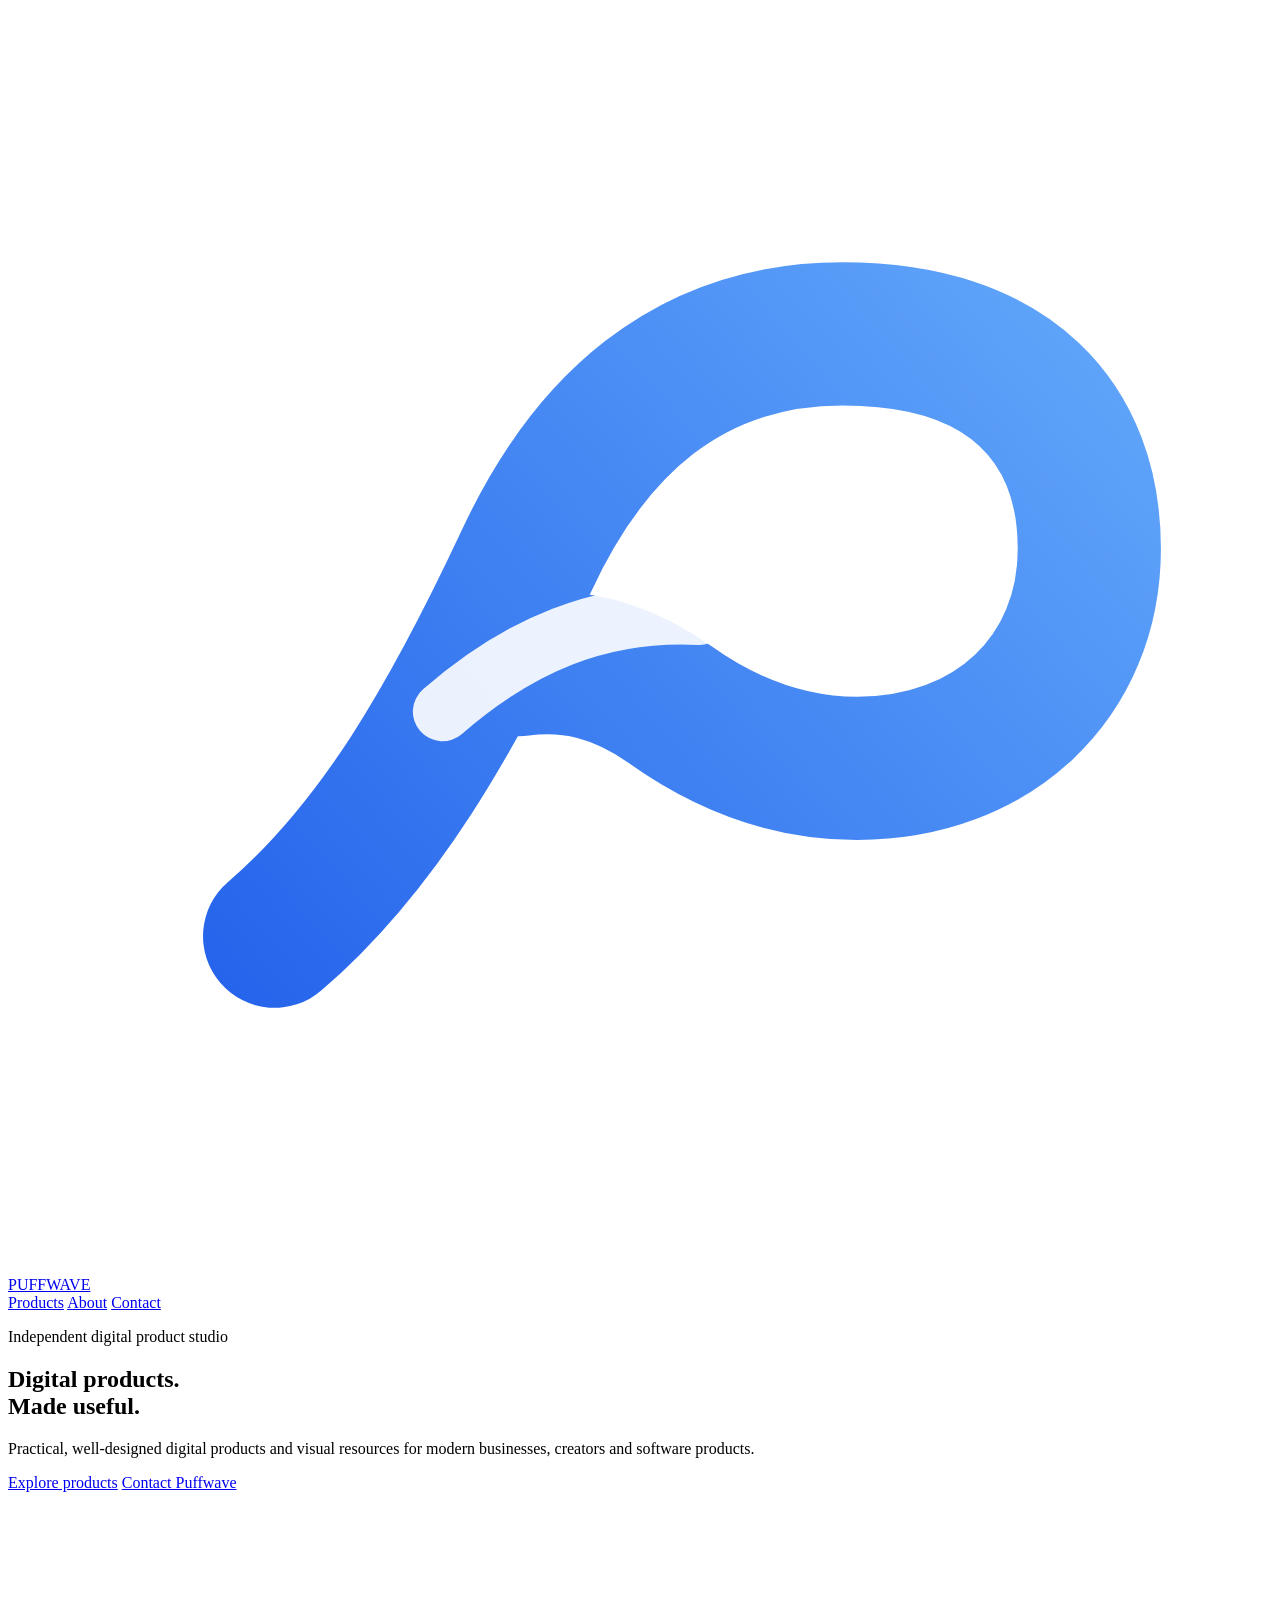
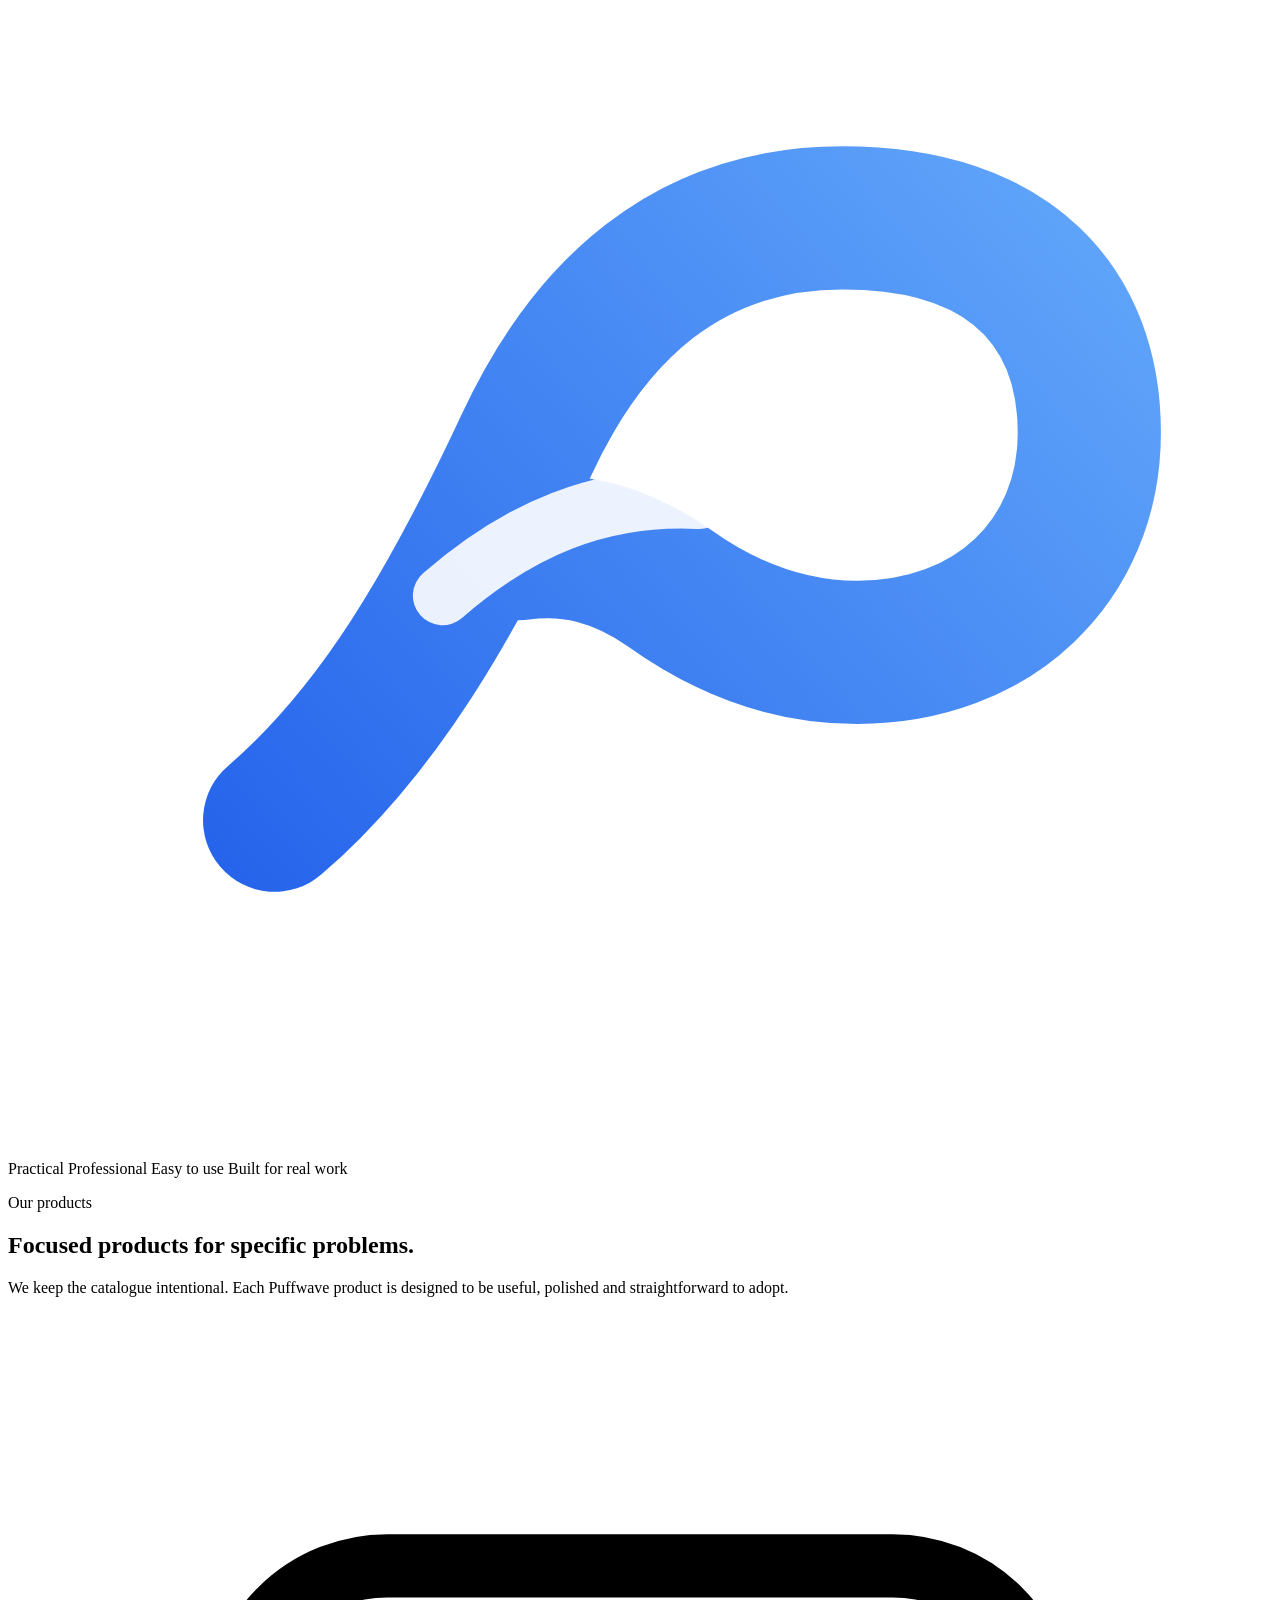
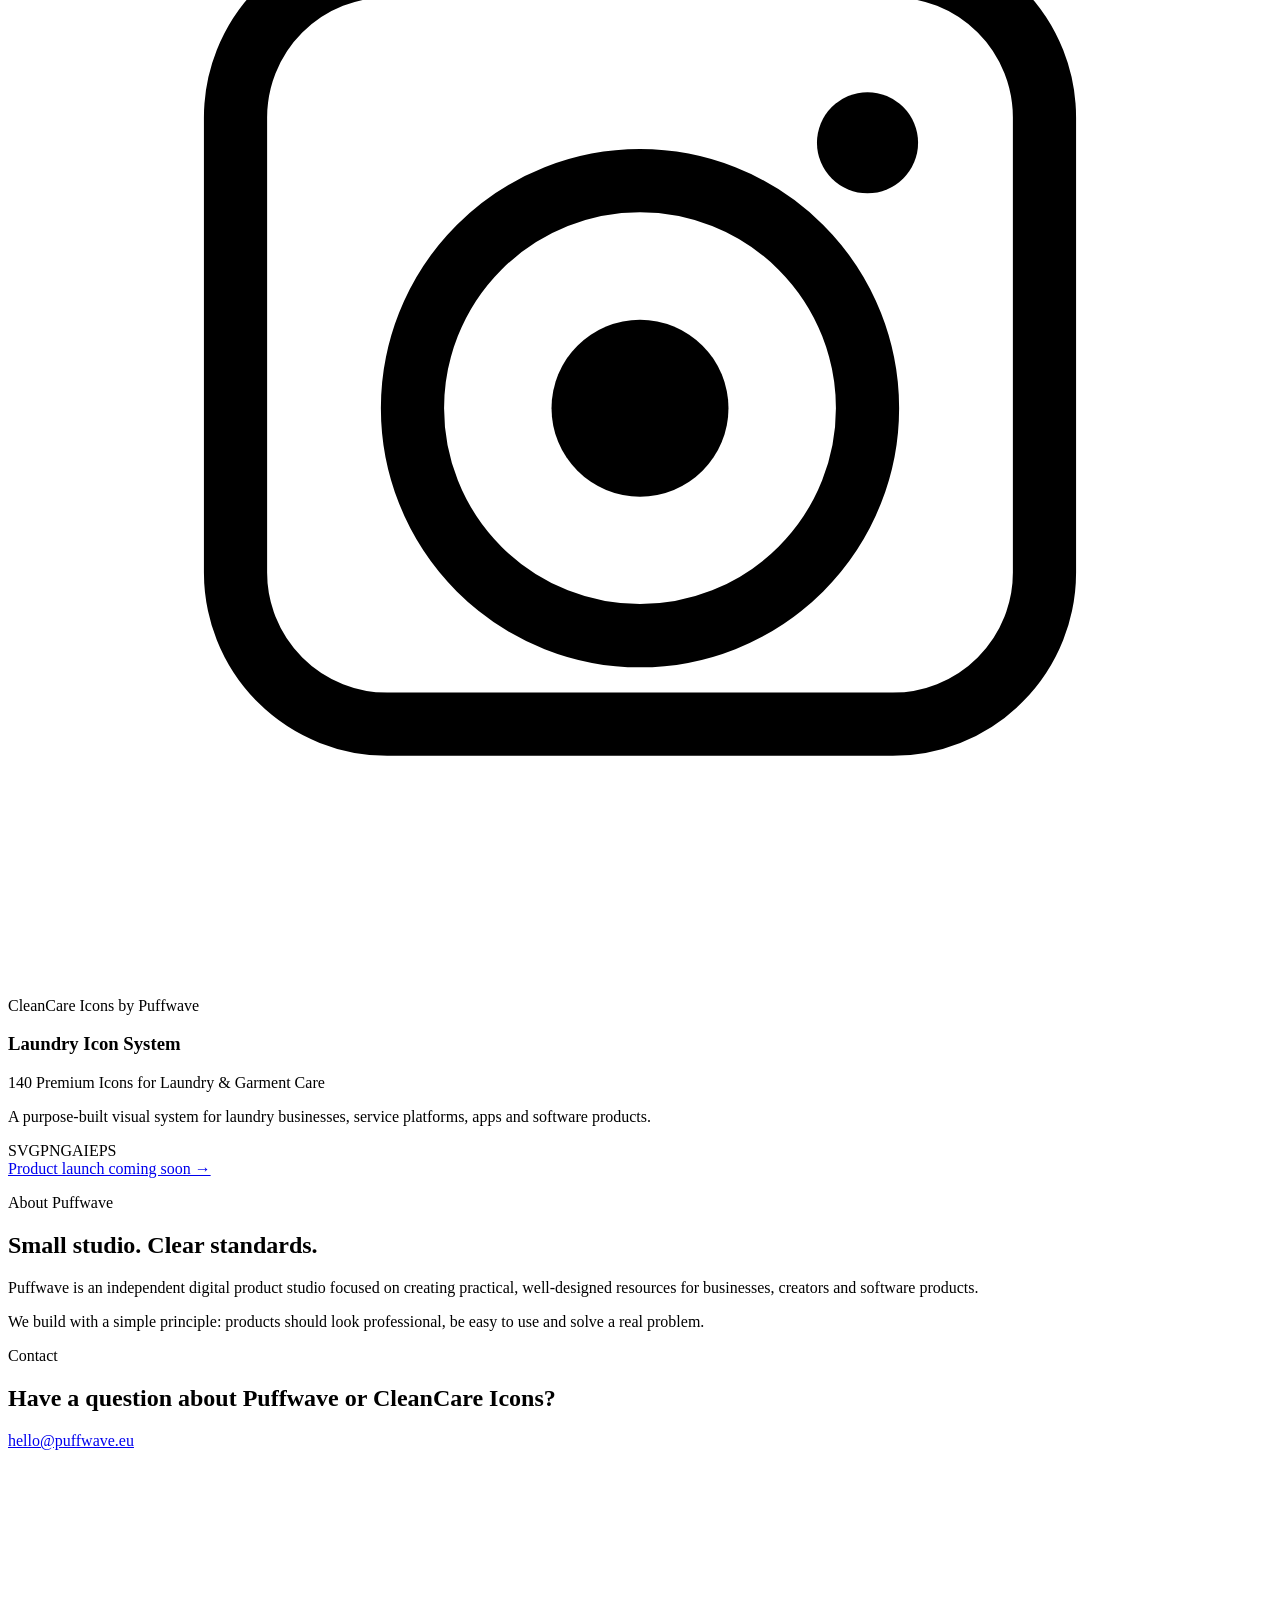
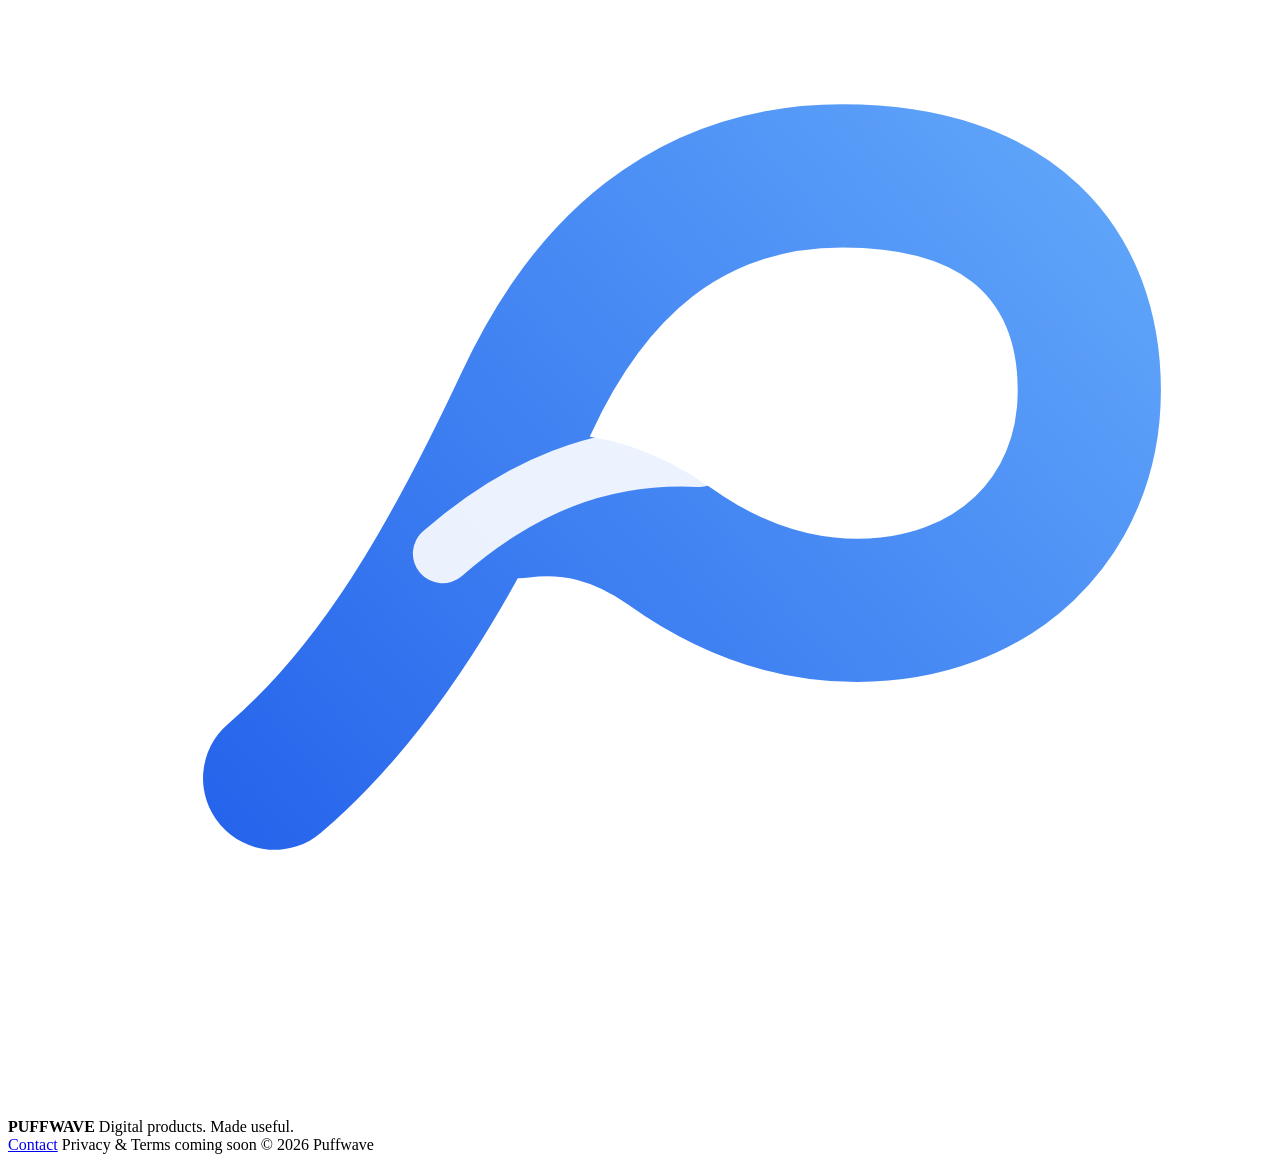
==== index.html @ b29cd3fe "feat: add initial Puffwave homepage" ====
<!doctype html>
<html lang="en">
<head>
  <meta charset="utf-8" />
  <meta name="viewport" content="width=device-width, initial-scale=1" />
  <meta name="description" content="Puffwave creates practical, well-designed digital products and visual resources for modern businesses and software." />
  <title>Puffwave — Digital products. Made useful.</title>
  <link rel="icon" href="assets/puffwave-symbol.svg" type="image/svg+xml" />
  <link rel="stylesheet" href="styles.css" />
</head>
<body>
  <header class="site-header">
    <a class="brand" href="#top" aria-label="Puffwave home">
      <img src="assets/puffwave-symbol.svg" alt="" />
      <span>PUFFWAVE</span>
    </a>
    <nav aria-label="Primary navigation">
      <a href="#products">Products</a>
      <a href="#about">About</a>
      <a href="#contact">Contact</a>
    </nav>
  </header>

  <main id="top">
    <section class="hero">
      <div class="hero-copy">
        <p class="eyebrow">Independent digital product studio</p>
        <h1>Digital products.<br><span>Made useful.</span></h1>
        <p class="hero-text">Practical, well-designed digital products and visual resources for modern businesses, creators and software products.</p>
        <div class="hero-actions">
          <a class="button primary" href="#products">Explore products</a>
          <a class="button secondary" href="mailto:hello@puffwave.eu">Contact Puffwave</a>
        </div>
      </div>
      <div class="hero-mark" aria-hidden="true">
        <div class="orb orb-one"></div>
        <div class="orb orb-two"></div>
        <div class="mark-card">
          <img src="assets/puffwave-symbol.svg" alt="" />
        </div>
      </div>
    </section>

    <section class="trust-strip" aria-label="Puffwave principles">
      <span>Practical</span>
      <span>Professional</span>
      <span>Easy to use</span>
      <span>Built for real work</span>
    </section>

    <section class="section" id="products">
      <div class="section-heading">
        <p class="eyebrow">Our products</p>
        <h2>Focused products for specific problems.</h2>
        <p>We keep the catalogue intentional. Each Puffwave product is designed to be useful, polished and straightforward to adopt.</p>
      </div>

      <article class="product-card">
        <div class="product-icon" aria-hidden="true">
          <svg viewBox="0 0 100 100" role="img">
            <rect x="18" y="20" width="64" height="60" rx="12" fill="none" stroke="currentColor" stroke-width="5"/>
            <circle cx="50" cy="55" r="18" fill="none" stroke="currentColor" stroke-width="5"/>
            <circle cx="50" cy="55" r="7" fill="currentColor"/>
            <circle cx="68" cy="34" r="4" fill="currentColor"/>
          </svg>
        </div>
        <div class="product-copy">
          <p class="product-kicker">CleanCare Icons <span>by Puffwave</span></p>
          <h3>Laundry Icon System</h3>
          <p class="product-meta">140 Premium Icons for Laundry &amp; Garment Care</p>
          <p>A purpose-built visual system for laundry businesses, service platforms, apps and software products.</p>
          <div class="tags" aria-label="Included formats">
            <span>SVG</span><span>PNG</span><span>AI</span><span>EPS</span>
          </div>
          <a class="text-link" href="mailto:hello@puffwave.eu?subject=CleanCare%20Icons">Product launch coming soon →</a>
        </div>
      </article>
    </section>

    <section class="section about" id="about">
      <div>
        <p class="eyebrow">About Puffwave</p>
        <h2>Small studio. Clear standards.</h2>
      </div>
      <div class="about-copy">
        <p>Puffwave is an independent digital product studio focused on creating practical, well-designed resources for businesses, creators and software products.</p>
        <p>We build with a simple principle: products should look professional, be easy to use and solve a real problem.</p>
      </div>
    </section>

    <section class="contact-panel" id="contact">
      <div>
        <p class="eyebrow">Contact</p>
        <h2>Have a question about Puffwave or CleanCare Icons?</h2>
      </div>
      <a class="button light" href="mailto:hello@puffwave.eu">hello@puffwave.eu</a>
    </section>
  </main>

  <footer>
    <div class="footer-brand">
      <img src="assets/puffwave-symbol.svg" alt="" />
      <div>
        <strong>PUFFWAVE</strong>
        <span>Digital products. Made useful.</span>
      </div>
    </div>
    <div class="footer-links">
      <a href="mailto:hello@puffwave.eu">Contact</a>
      <span>Privacy &amp; Terms coming soon</span>
      <span>© 2026 Puffwave</span>
    </div>
  </footer>
</body>
</html>
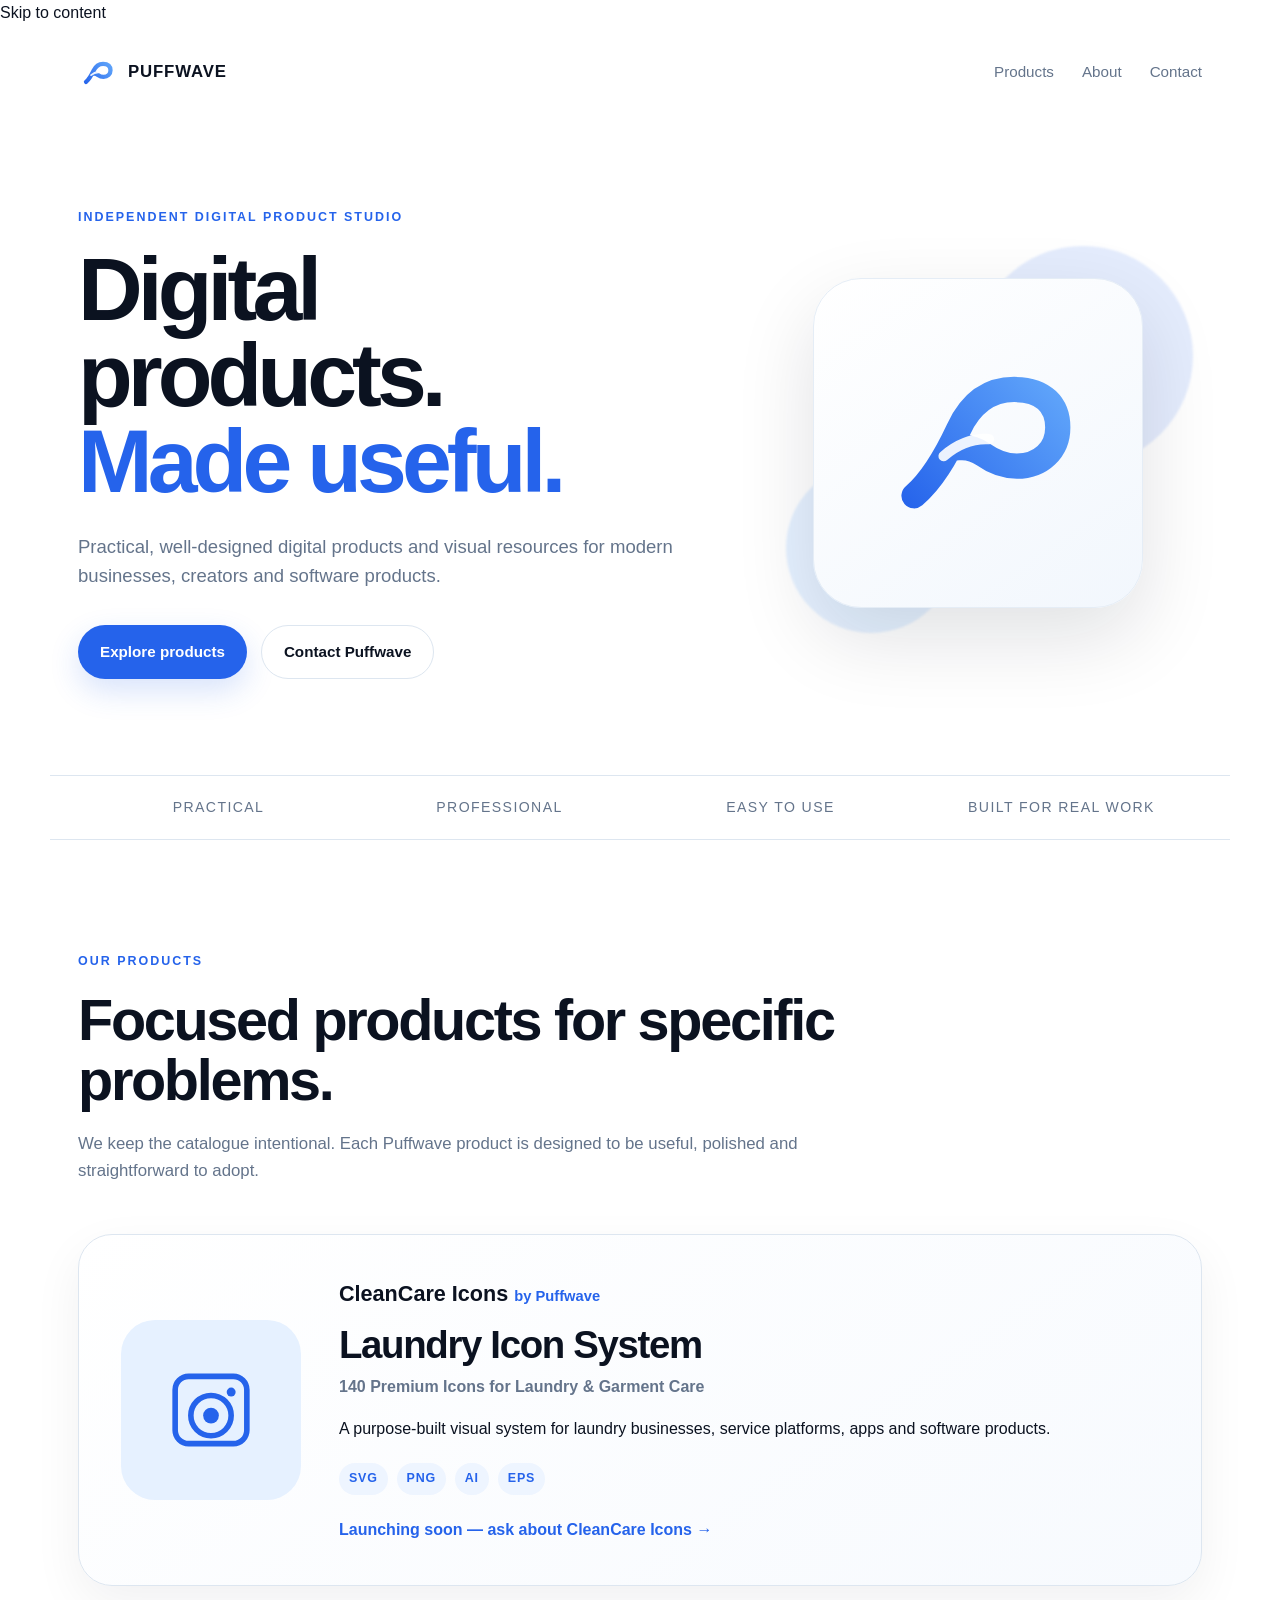
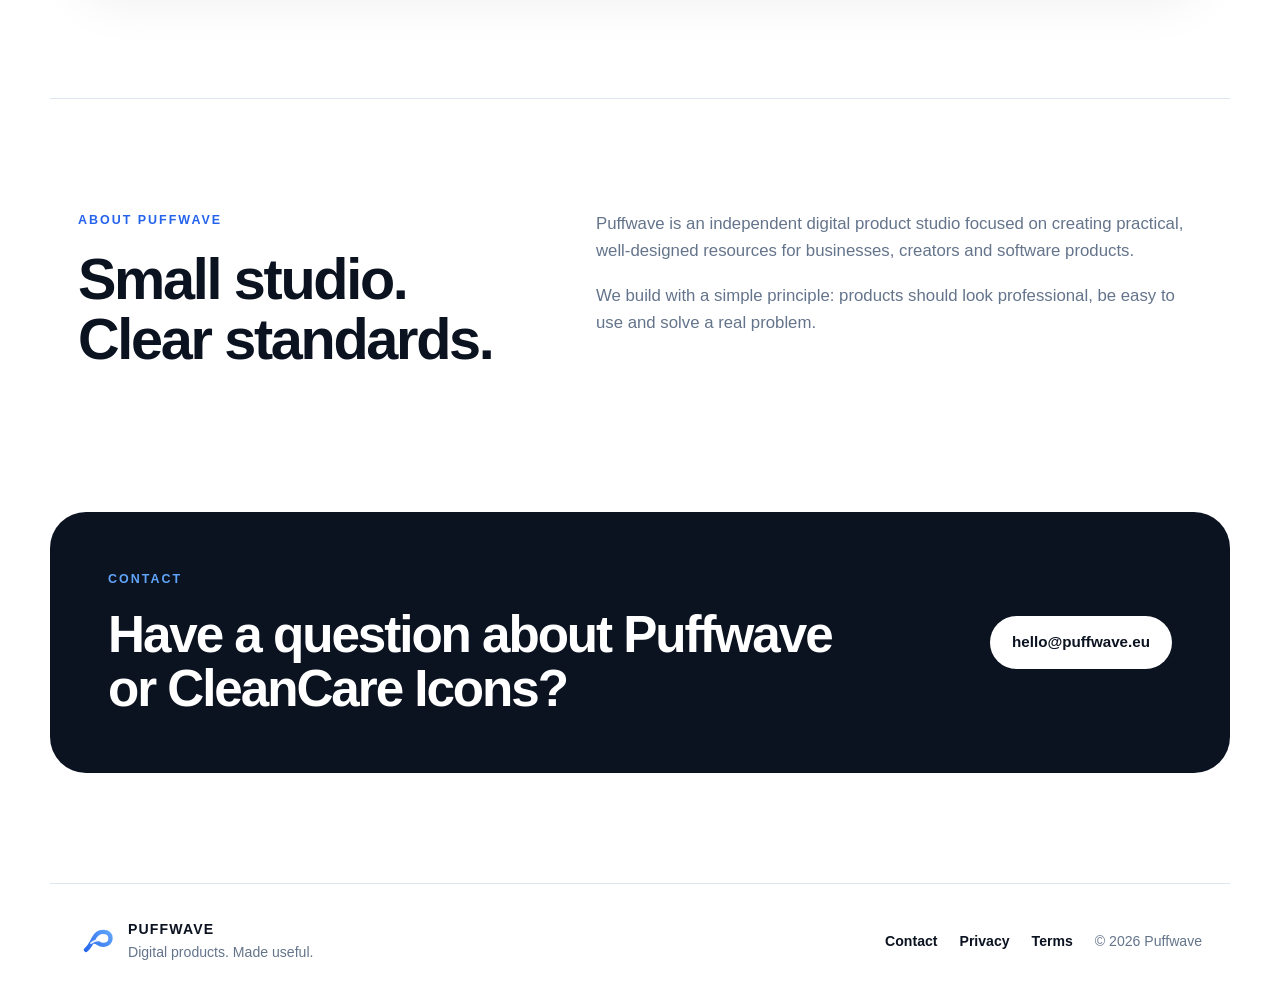
==== commit b774570a: "feat: refine Puffwave homepage and legal navigation" ====
--- a/index.html
+++ b/index.html
@@ -4,11 +4,17 @@
   <meta charset="utf-8" />
   <meta name="viewport" content="width=device-width, initial-scale=1" />
   <meta name="description" content="Puffwave creates practical, well-designed digital products and visual resources for modern businesses and software." />
+  <meta name="theme-color" content="#FFFFFF" />
+  <meta property="og:title" content="Puffwave — Digital products. Made useful." />
+  <meta property="og:description" content="Practical, well-designed digital products and visual resources for modern businesses, creators and software products." />
+  <meta property="og:type" content="website" />
   <title>Puffwave — Digital products. Made useful.</title>
   <link rel="icon" href="assets/puffwave-symbol.svg" type="image/svg+xml" />
   <link rel="stylesheet" href="styles.css" />
 </head>
 <body>
+  <a class="skip-link" href="#main-content">Skip to content</a>
+
   <header class="site-header">
     <a class="brand" href="#top" aria-label="Puffwave home">
       <img src="assets/puffwave-symbol.svg" alt="" />
@@ -21,8 +27,8 @@
     </nav>
   </header>
 
-  <main id="top">
-    <section class="hero">
+  <main id="main-content">
+    <section class="hero" id="top">
       <div class="hero-copy">
         <p class="eyebrow">Independent digital product studio</p>
         <h1>Digital products.<br><span>Made useful.</span></h1>
@@ -72,7 +78,7 @@
           <div class="tags" aria-label="Included formats">
             <span>SVG</span><span>PNG</span><span>AI</span><span>EPS</span>
           </div>
-          <a class="text-link" href="mailto:hello@puffwave.eu?subject=CleanCare%20Icons">Product launch coming soon →</a>
+          <a class="text-link" href="mailto:hello@puffwave.eu?subject=CleanCare%20Icons">Launching soon — ask about CleanCare Icons →</a>
         </div>
       </article>
     </section>
@@ -107,7 +113,8 @@
     </div>
     <div class="footer-links">
       <a href="mailto:hello@puffwave.eu">Contact</a>
-      <span>Privacy &amp; Terms coming soon</span>
+      <a href="privacy.html">Privacy</a>
+      <a href="terms.html">Terms</a>
       <span>© 2026 Puffwave</span>
     </div>
   </footer>
--- a/styles.css
+++ b/styles.css
@@ -0,0 +1,67 @@
+:root {
+  --navy:#0B1220;
+  --blue:#2563EB;
+  --sky:#60A5FA;
+  --ice:#E6F1FF;
+  --slate:#64748B;
+  --white:#FFFFFF;
+  --line:#DDE6F0;
+  --soft:#F7FAFE;
+}
+*{box-sizing:border-box}
+html{scroll-behavior:smooth}
+body{margin:0;font-family:Inter,Arial,Helvetica,sans-serif;color:var(--navy);background:var(--white);line-height:1.6}
+a{color:inherit;text-decoration:none}
+img{display:block;max-width:100%}
+.site-header{max-width:1180px;margin:0 auto;padding:28px 28px;display:flex;align-items:center;justify-content:space-between}
+.brand{display:flex;align-items:center;gap:12px;font-weight:800;letter-spacing:.05em;font-size:1.05rem}
+.brand img{width:38px;height:38px}
+nav{display:flex;gap:28px;font-size:.95rem;color:var(--slate)}
+nav a:hover{color:var(--blue)}
+.hero{max-width:1180px;margin:0 auto;padding:88px 28px 96px;display:grid;grid-template-columns:1.15fr .85fr;gap:72px;align-items:center}
+.eyebrow{margin:0 0 18px;text-transform:uppercase;letter-spacing:.16em;font-size:.78rem;font-weight:700;color:var(--blue)}
+h1{font-size:clamp(3.5rem,7vw,6.6rem);line-height:.96;letter-spacing:-.055em;margin:0 0 28px;max-width:780px}
+h1 span{color:var(--blue)}
+.hero-text{max-width:650px;font-size:1.16rem;color:var(--slate);margin:0 0 34px}
+.hero-actions{display:flex;gap:14px;flex-wrap:wrap}
+.button{display:inline-flex;align-items:center;justify-content:center;border-radius:999px;padding:14px 22px;font-weight:700;font-size:.95rem;transition:.18s ease}
+.button.primary{background:var(--blue);color:#fff;box-shadow:0 12px 30px rgba(37,99,235,.18)}
+.button.primary:hover{transform:translateY(-1px);background:#1D4ED8}
+.button.secondary{border:1px solid var(--line);color:var(--navy);background:#fff}
+.button.secondary:hover{border-color:#B7C8DC}
+.hero-mark{position:relative;min-height:430px;display:grid;place-items:center}
+.mark-card{width:min(330px,78vw);aspect-ratio:1;background:linear-gradient(145deg,#fff,#F2F7FD);border:1px solid #E5EDF6;border-radius:48px;display:grid;place-items:center;box-shadow:0 30px 80px rgba(11,18,32,.12);position:relative;z-index:2}
+.mark-card img{width:68%}
+.orb{position:absolute;border-radius:999px;filter:blur(1px)}
+.orb-one{width:220px;height:220px;background:rgba(37,99,235,.12);right:2%;top:4%}
+.orb-two{width:170px;height:170px;background:rgba(96,165,250,.16);left:7%;bottom:6%}
+.trust-strip{border-top:1px solid var(--line);border-bottom:1px solid var(--line);display:grid;grid-template-columns:repeat(4,1fr);max-width:1180px;margin:0 auto;padding:20px 28px;color:var(--slate);font-size:.88rem;text-transform:uppercase;letter-spacing:.1em;text-align:center}
+.section{max-width:1180px;margin:0 auto;padding:112px 28px}
+.section-heading{max-width:760px;margin-bottom:50px}
+h2{font-size:clamp(2.2rem,4.5vw,4rem);line-height:1.05;letter-spacing:-.04em;margin:0 0 20px}
+.section-heading>p:last-child,.about-copy p{color:var(--slate);font-size:1.05rem}
+.product-card{border:1px solid var(--line);background:linear-gradient(145deg,#FFFFFF,#F7FAFE);border-radius:34px;padding:42px;display:grid;grid-template-columns:180px 1fr;gap:38px;align-items:center;box-shadow:0 18px 50px rgba(11,18,32,.06)}
+.product-icon{width:180px;height:180px;border-radius:34px;background:var(--ice);color:var(--blue);display:grid;place-items:center}
+.product-icon svg{width:112px;height:112px}
+.product-kicker{font-weight:800;font-size:1.35rem;margin:0 0 12px}.product-kicker span{font-size:.92rem;font-weight:600;color:var(--blue)}
+h3{font-size:2.4rem;line-height:1.1;margin:0 0 8px;letter-spacing:-.035em}
+.product-meta{color:var(--slate);font-weight:600;margin:0 0 16px}
+.tags{display:flex;gap:9px;flex-wrap:wrap;margin:22px 0}.tags span{background:#EEF5FF;color:var(--blue);padding:6px 10px;border-radius:999px;font-size:.78rem;font-weight:800;letter-spacing:.06em}
+.text-link{color:var(--blue);font-weight:800}
+.about{border-top:1px solid var(--line);display:grid;grid-template-columns:.85fr 1.15fr;gap:70px}
+.about-copy{max-width:650px}.about-copy p{margin-top:0;margin-bottom:18px}
+.contact-panel{max-width:1180px;margin:10px auto 110px;padding:58px;border-radius:36px;background:var(--navy);color:white;display:flex;justify-content:space-between;gap:40px;align-items:center}
+.contact-panel .eyebrow{color:var(--sky)}.contact-panel h2{max-width:760px;margin:0;font-size:clamp(2rem,4vw,3.4rem)}
+.button.light{background:#fff;color:var(--navy);white-space:nowrap}.button.light:hover{transform:translateY(-1px)}
+footer{border-top:1px solid var(--line);max-width:1180px;margin:0 auto;padding:34px 28px 44px;display:flex;justify-content:space-between;align-items:center;gap:30px;color:var(--slate);font-size:.88rem}
+.footer-brand{display:flex;align-items:center;gap:12px}.footer-brand img{width:38px}.footer-brand strong{display:block;color:var(--navy);letter-spacing:.08em}.footer-brand span{display:block}
+.footer-links{display:flex;gap:22px;flex-wrap:wrap;justify-content:flex-end}
+.footer-links a{color:var(--navy);font-weight:700}
+@media (max-width:850px){
+  .site-header{padding:22px 20px}.site-header nav{display:none}
+  .hero{grid-template-columns:1fr;padding:58px 20px 74px;gap:38px}.hero-mark{min-height:300px}.mark-card{width:260px;border-radius:38px}
+  .trust-strip{grid-template-columns:1fr 1fr;gap:12px;padding:20px}
+  .section{padding:78px 20px}.product-card{grid-template-columns:1fr;padding:28px}.product-icon{width:130px;height:130px}.product-icon svg{width:82px;height:82px}
+  .about{grid-template-columns:1fr;gap:26px}.contact-panel{margin:0 20px 72px;padding:34px 28px;display:block}.contact-panel .button{margin-top:28px}
+  footer{margin:0 20px;padding:30px 0 38px;display:block}.footer-links{justify-content:flex-start;margin-top:20px;gap:14px 20px}
+}
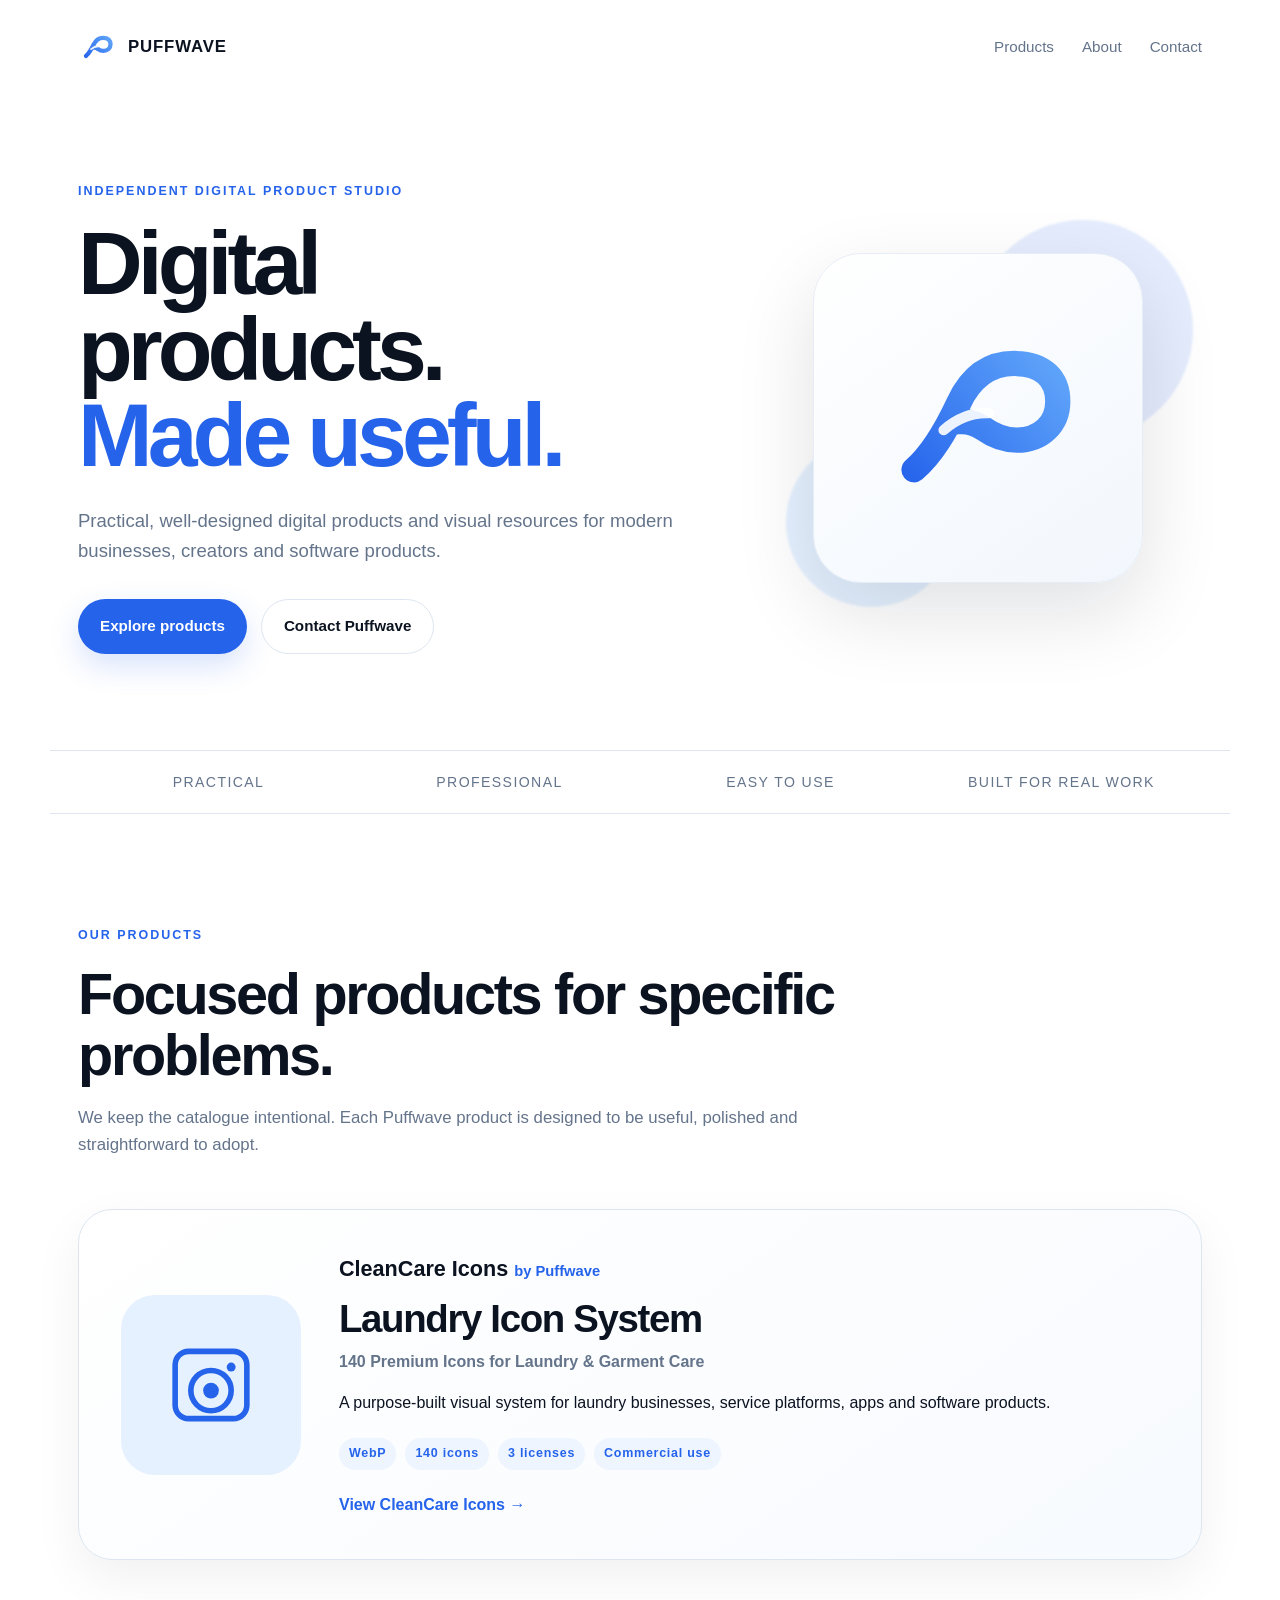
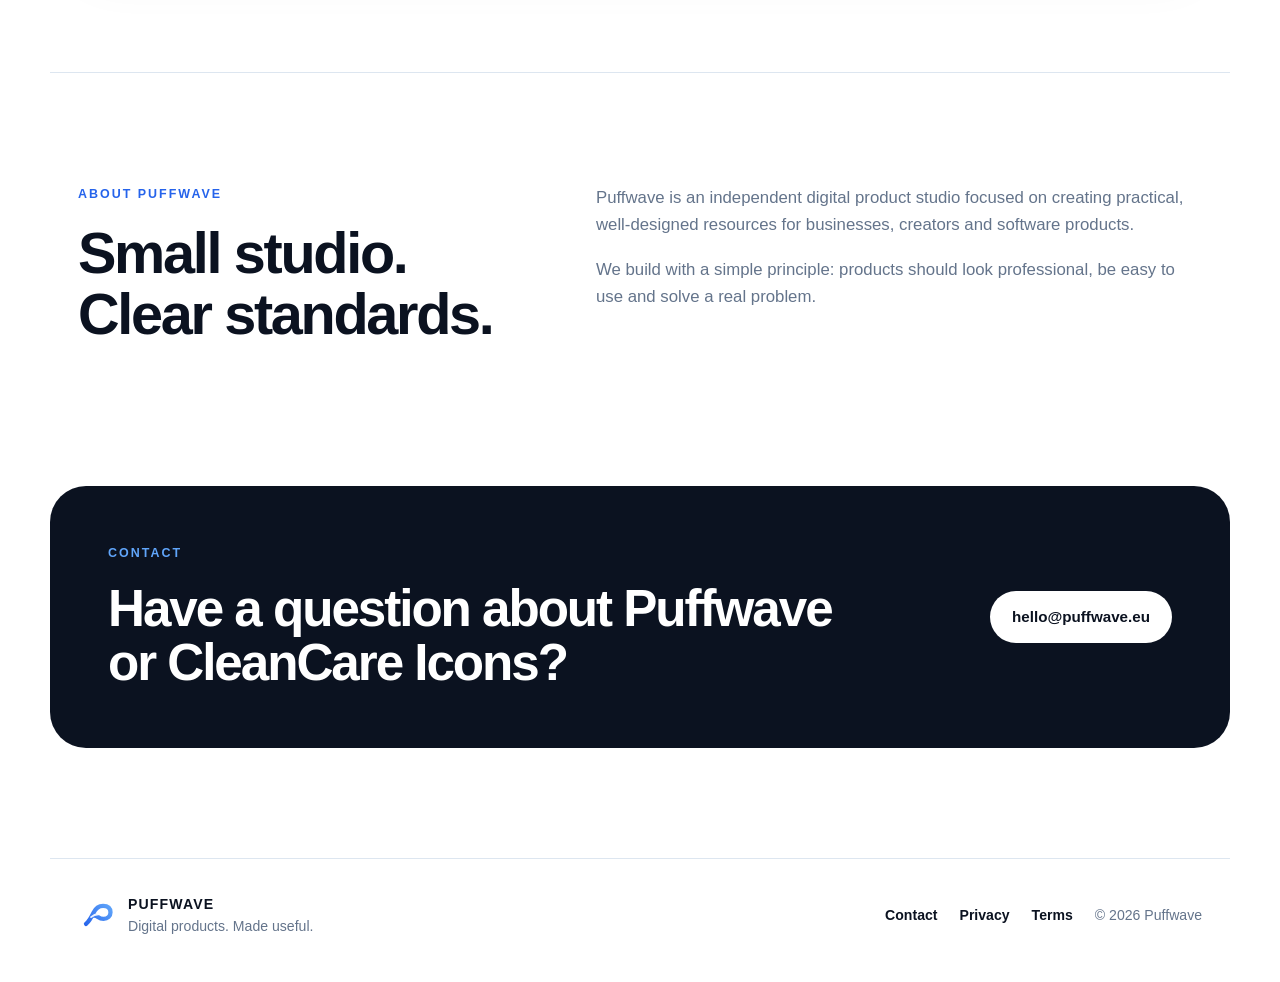
==== commit b0d56e18: "site: link CleanCare launch to Payhip store" ====
--- a/index.html
+++ b/index.html
@@ -34,7 +34,7 @@
         <h1>Digital products.<br><span>Made useful.</span></h1>
         <p class="hero-text">Practical, well-designed digital products and visual resources for modern businesses, creators and software products.</p>
         <div class="hero-actions">
-          <a class="button primary" href="#products">Explore products</a>
+          <a class="button primary" href="https://payhip.com/Puffwave">Explore products</a>
           <a class="button secondary" href="mailto:hello@puffwave.eu">Contact Puffwave</a>
         </div>
       </div>
@@ -75,10 +75,10 @@
           <h3>Laundry Icon System</h3>
           <p class="product-meta">140 Premium Icons for Laundry &amp; Garment Care</p>
           <p>A purpose-built visual system for laundry businesses, service platforms, apps and software products.</p>
-          <div class="tags" aria-label="Included formats">
-            <span>SVG</span><span>PNG</span><span>AI</span><span>EPS</span>
+          <div class="tags" aria-label="Product details">
+            <span>WebP</span><span>140 icons</span><span>3 licenses</span><span>Commercial use</span>
           </div>
-          <a class="text-link" href="mailto:hello@puffwave.eu?subject=CleanCare%20Icons">Launching soon — ask about CleanCare Icons →</a>
+          <a class="text-link" href="https://payhip.com/b/qTIkN">View CleanCare Icons →</a>
         </div>
       </article>
     </section>
--- a/styles.css
+++ b/styles.css
@@ -12,8 +12,11 @@
 html{scroll-behavior:smooth}
 body{margin:0;font-family:Inter,Arial,Helvetica,sans-serif;color:var(--navy);background:var(--white);line-height:1.6}
 a{color:inherit;text-decoration:none}
+a:focus-visible,.button:focus-visible{outline:3px solid rgba(37,99,235,.35);outline-offset:4px;border-radius:10px}
 img{display:block;max-width:100%}
-.site-header{max-width:1180px;margin:0 auto;padding:28px 28px;display:flex;align-items:center;justify-content:space-between}
+.skip-link{position:absolute;left:12px;top:-60px;background:var(--navy);color:#fff;padding:10px 14px;border-radius:10px;z-index:1000;font-weight:700}
+.skip-link:focus{top:12px}
+.site-header{max-width:1180px;margin:0 auto;padding:28px;display:flex;align-items:center;justify-content:space-between}
 .brand{display:flex;align-items:center;gap:12px;font-weight:800;letter-spacing:.05em;font-size:1.05rem}
 .brand img{width:38px;height:38px}
 nav{display:flex;gap:28px;font-size:.95rem;color:var(--slate)}
@@ -48,6 +51,7 @@
 .product-meta{color:var(--slate);font-weight:600;margin:0 0 16px}
 .tags{display:flex;gap:9px;flex-wrap:wrap;margin:22px 0}.tags span{background:#EEF5FF;color:var(--blue);padding:6px 10px;border-radius:999px;font-size:.78rem;font-weight:800;letter-spacing:.06em}
 .text-link{color:var(--blue);font-weight:800}
+.text-link:hover{text-decoration:underline;text-underline-offset:4px}
 .about{border-top:1px solid var(--line);display:grid;grid-template-columns:.85fr 1.15fr;gap:70px}
 .about-copy{max-width:650px}.about-copy p{margin-top:0;margin-bottom:18px}
 .contact-panel{max-width:1180px;margin:10px auto 110px;padding:58px;border-radius:36px;background:var(--navy);color:white;display:flex;justify-content:space-between;gap:40px;align-items:center}
@@ -56,7 +60,8 @@
 footer{border-top:1px solid var(--line);max-width:1180px;margin:0 auto;padding:34px 28px 44px;display:flex;justify-content:space-between;align-items:center;gap:30px;color:var(--slate);font-size:.88rem}
 .footer-brand{display:flex;align-items:center;gap:12px}.footer-brand img{width:38px}.footer-brand strong{display:block;color:var(--navy);letter-spacing:.08em}.footer-brand span{display:block}
 .footer-links{display:flex;gap:22px;flex-wrap:wrap;justify-content:flex-end}
-.footer-links a{color:var(--navy);font-weight:700}
+.footer-links a{color:var(--navy);font-weight:700}.footer-links a:hover{color:var(--blue)}
+.legal-page{max-width:900px;margin:0 auto;padding:72px 28px 110px}.legal-page h1{font-size:clamp(2.8rem,6vw,5rem);margin-bottom:20px}.legal-page h2{font-size:1.6rem;letter-spacing:-.02em;margin-top:36px}.legal-page p,.legal-page li{color:var(--slate)}.legal-back{display:inline-flex;margin-bottom:30px;color:var(--blue);font-weight:700}
 @media (max-width:850px){
   .site-header{padding:22px 20px}.site-header nav{display:none}
   .hero{grid-template-columns:1fr;padding:58px 20px 74px;gap:38px}.hero-mark{min-height:300px}.mark-card{width:260px;border-radius:38px}
@@ -65,3 +70,11 @@
   .about{grid-template-columns:1fr;gap:26px}.contact-panel{margin:0 20px 72px;padding:34px 28px;display:block}.contact-panel .button{margin-top:28px}
   footer{margin:0 20px;padding:30px 0 38px;display:block}.footer-links{justify-content:flex-start;margin-top:20px;gap:14px 20px}
 }
+@media (max-width:520px){
+  h1{font-size:clamp(3rem,16vw,4.5rem)}
+  .hero-actions{display:grid;grid-template-columns:1fr}.button{width:100%}
+  .trust-strip{grid-template-columns:1fr;text-align:left}
+  .product-card{border-radius:26px}.product-icon{border-radius:26px}
+  .contact-panel{border-radius:28px}
+}
+@media (prefers-reduced-motion:reduce){html{scroll-behavior:auto}.button{transition:none}}
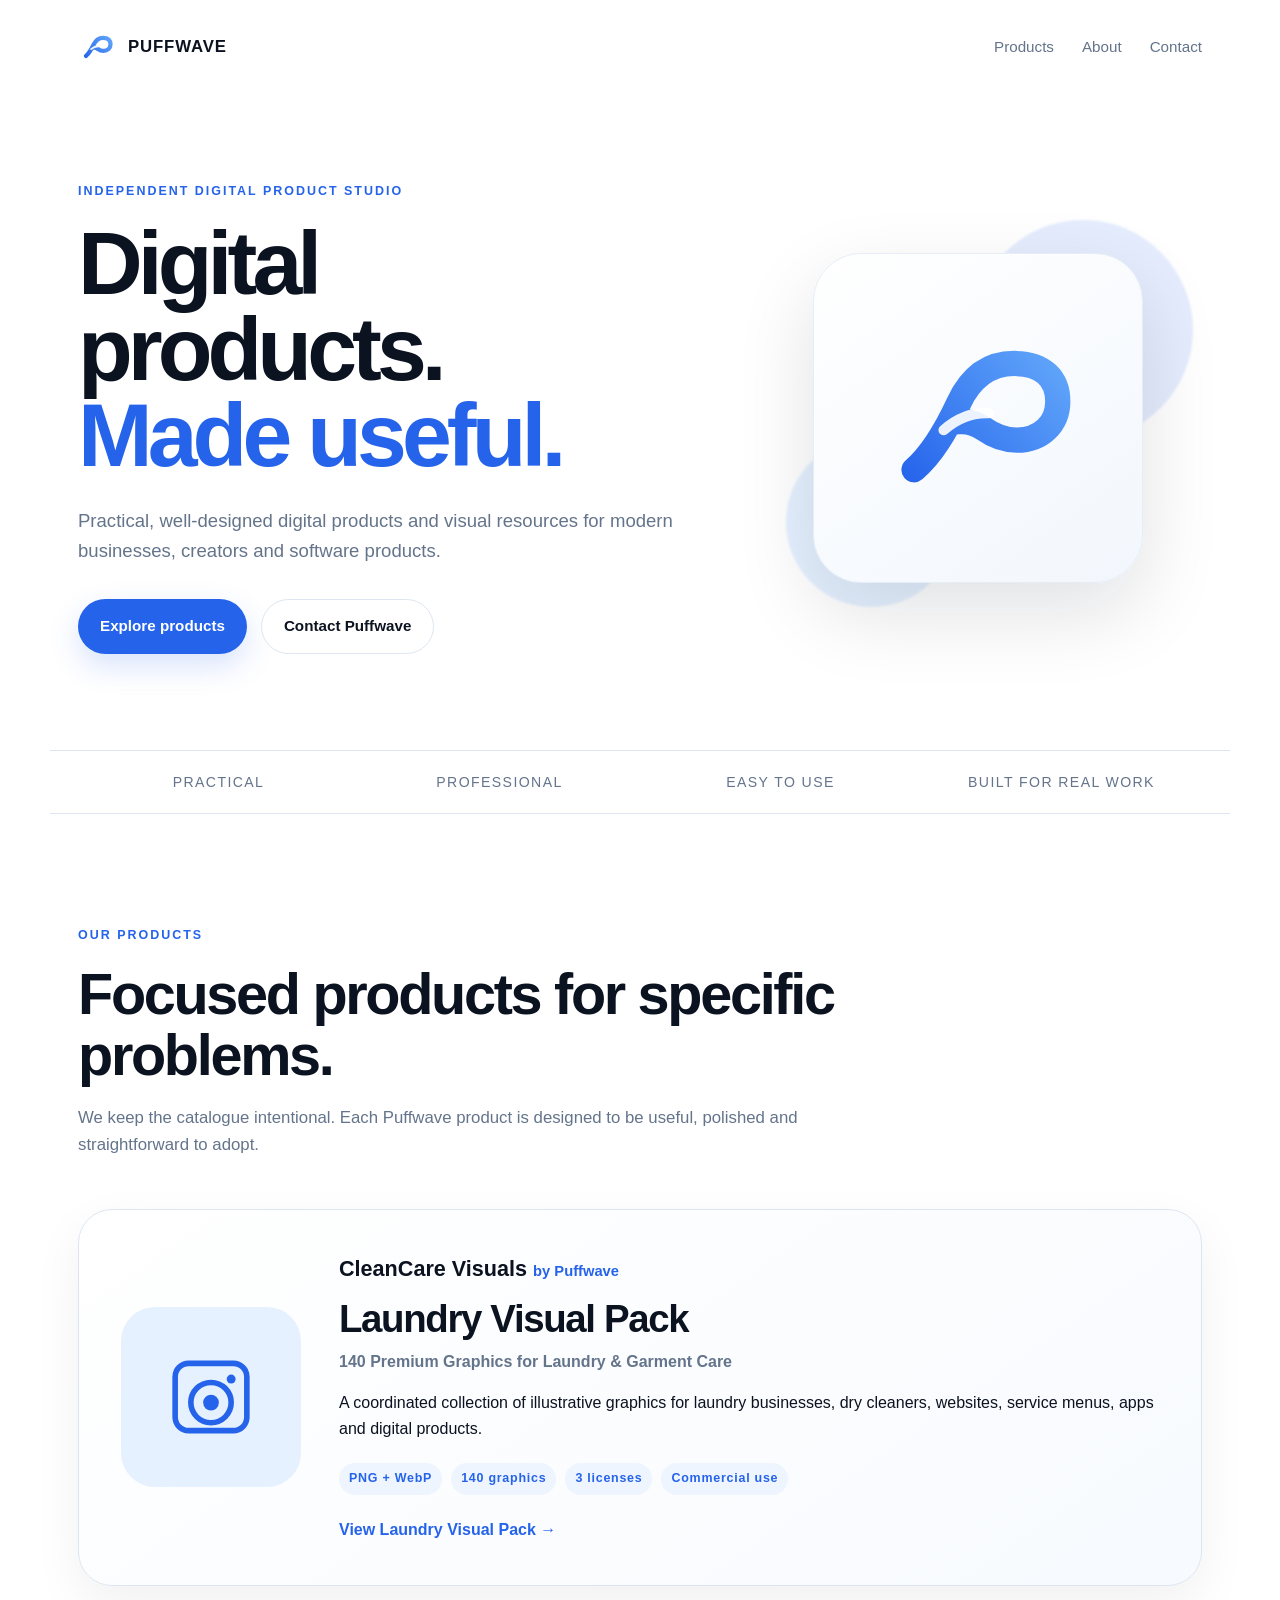
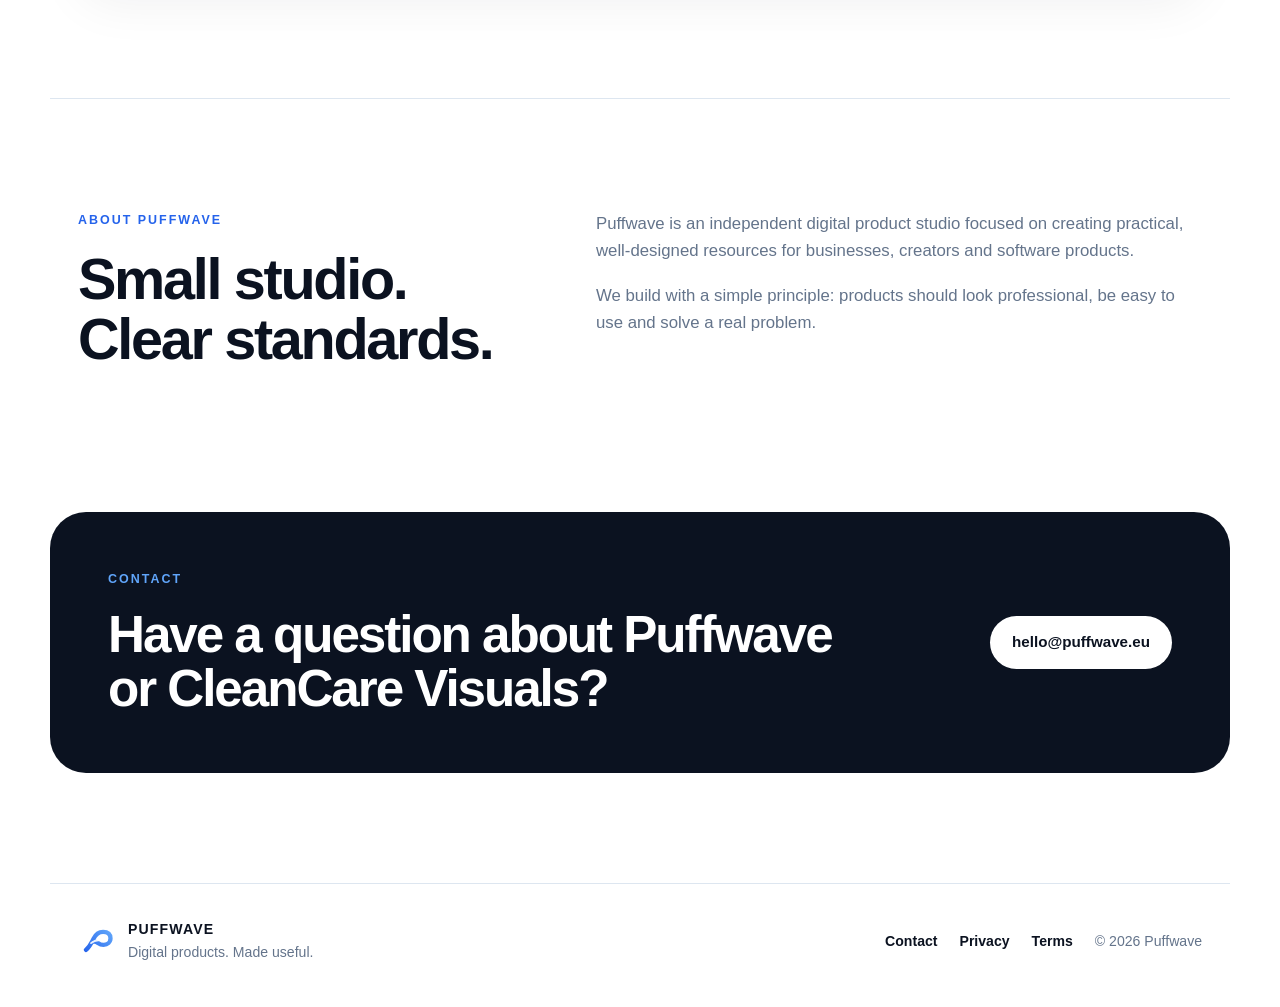
==== commit fc887a8a: "Update CleanCare product positioning to Visual Pack" ====
--- a/index.html
+++ b/index.html
@@ -71,14 +71,14 @@
           </svg>
         </div>
         <div class="product-copy">
-          <p class="product-kicker">CleanCare Icons <span>by Puffwave</span></p>
-          <h3>Laundry Icon System</h3>
-          <p class="product-meta">140 Premium Icons for Laundry &amp; Garment Care</p>
-          <p>A purpose-built visual system for laundry businesses, service platforms, apps and software products.</p>
+          <p class="product-kicker">CleanCare Visuals <span>by Puffwave</span></p>
+          <h3>Laundry Visual Pack</h3>
+          <p class="product-meta">140 Premium Graphics for Laundry &amp; Garment Care</p>
+          <p>A coordinated collection of illustrative graphics for laundry businesses, dry cleaners, websites, service menus, apps and digital products.</p>
           <div class="tags" aria-label="Product details">
-            <span>WebP</span><span>140 icons</span><span>3 licenses</span><span>Commercial use</span>
+            <span>PNG + WebP</span><span>140 graphics</span><span>3 licenses</span><span>Commercial use</span>
           </div>
-          <a class="text-link" href="https://payhip.com/b/qTIkN">View CleanCare Icons →</a>
+          <a class="text-link" href="https://payhip.com/b/qTIkN">View Laundry Visual Pack →</a>
         </div>
       </article>
     </section>
@@ -97,7 +97,7 @@
     <section class="contact-panel" id="contact">
       <div>
         <p class="eyebrow">Contact</p>
-        <h2>Have a question about Puffwave or CleanCare Icons?</h2>
+        <h2>Have a question about Puffwave or CleanCare Visuals?</h2>
       </div>
       <a class="button light" href="mailto:hello@puffwave.eu">hello@puffwave.eu</a>
     </section>
